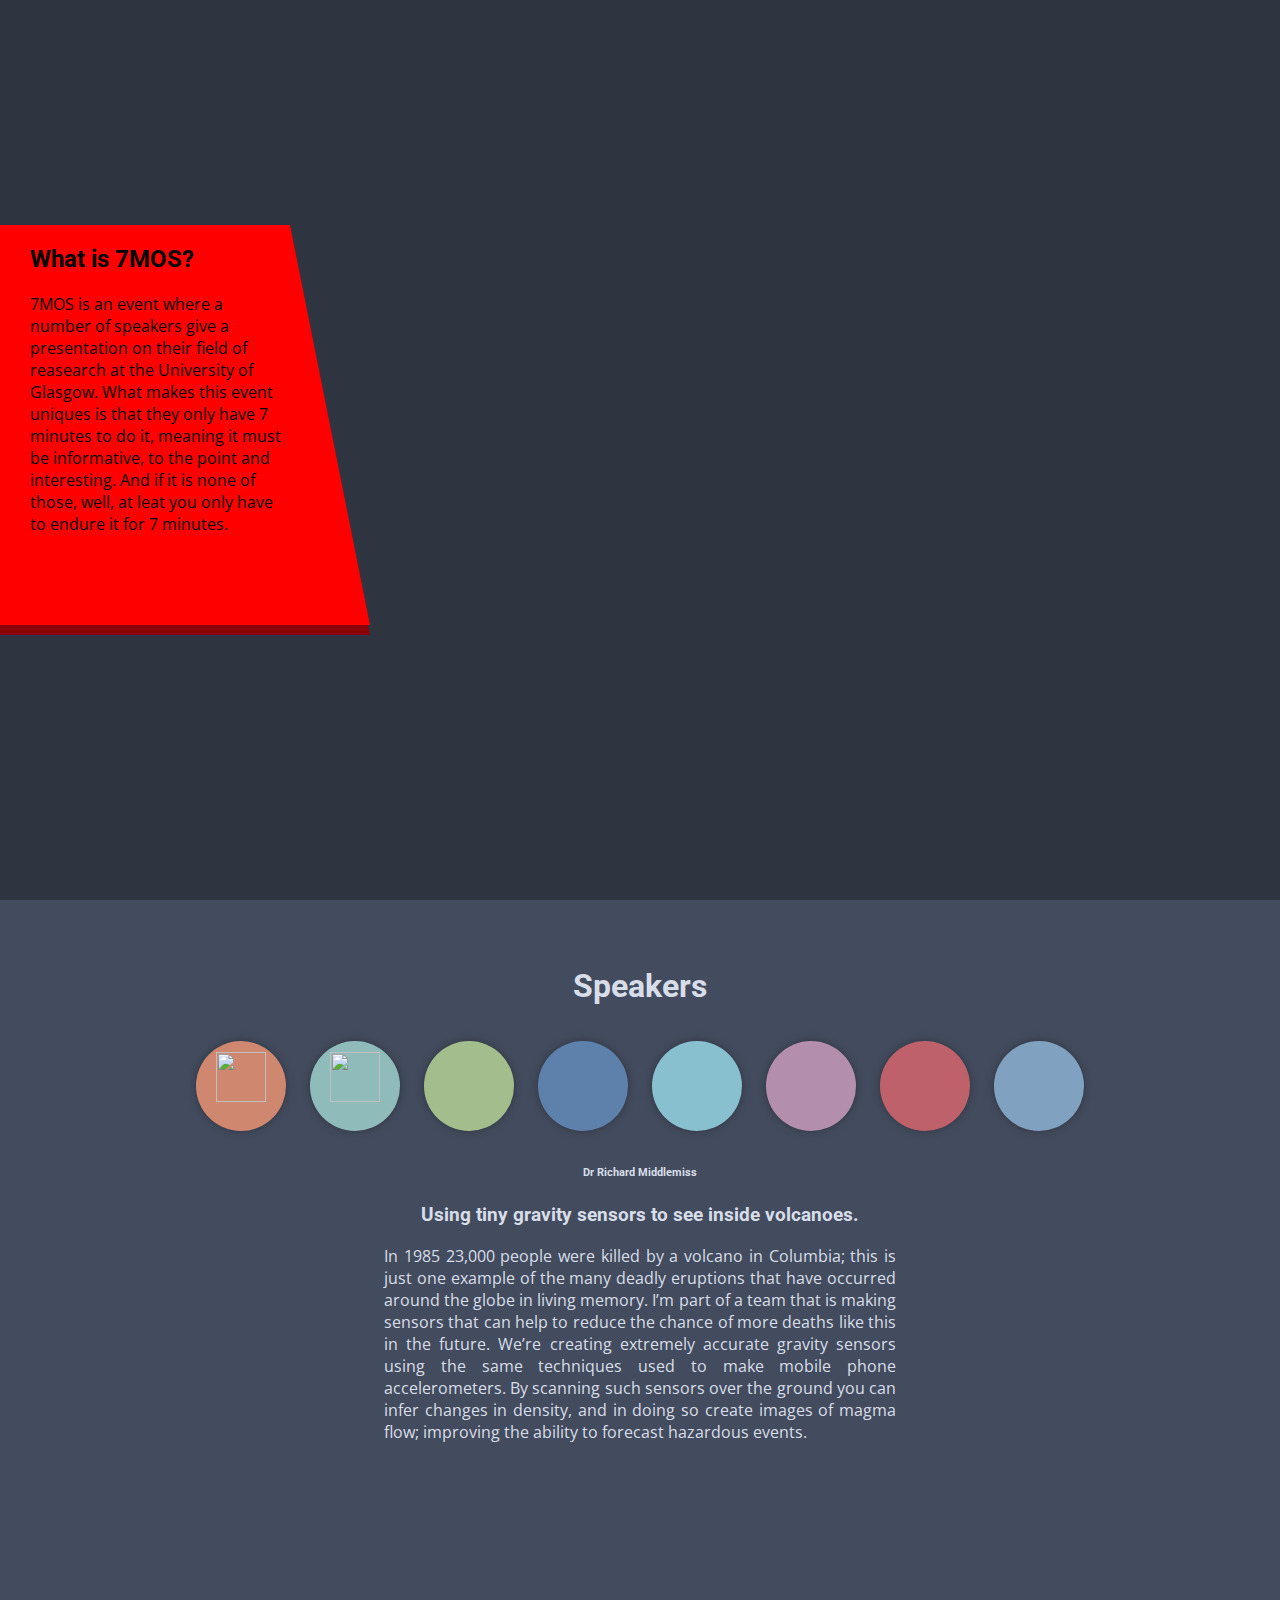
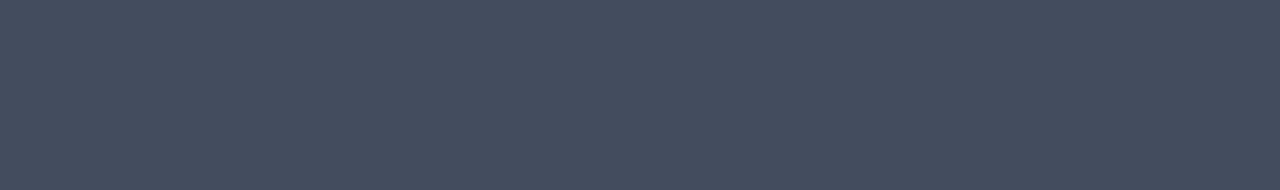
==== home.html @ 0c2a6806 "Fixed Phone Version" ====
<!DOCTYPE HTML>
<html>

<head>

    <meta name="viewport" content="width=device-width, initial-scale=1.0" />

    <link rel="stylesheet" type="text/css" href="style.css">
    <script type="text/javascript" src="script.js"></script>
    <link href="https://fonts.googleapis.com/css?family=Open+Sans|Roboto&display=swap" rel="stylesheet">
</head>

<body>
    <!-- The top of this page -->
    <div id="topPage">
        <img id="backImg" src="imgs/BackImg.svg" alt="">
        <div id="MOS_BOX">
            <img id="MOS_LOGO" src="imgs/7MOS_LOGO.svg" alt="">
            <img id="MOS" src="imgs/7MOST2.svg" alt="">
            <!--<div id="PA_BOX">
                <img id="PHYSOCL" src="imgs/PHYSOC.svg" alt="">
                <img id="ASTROSOCL" src="imgs/ASTROSOC.svg" alt="">
            </div>-->
        </div>
        <div id="whatIsIt">
            <div id="TextL">
                <h2 class="upper">What is 7MOS?</h2>
                <p class="upper">7MOS is an event where a number of speakers give a presentation on their field of
                    reasearch at the
                    University of Glasgow. What makes this event uniques is that they only have 7 minutes to do it,
                    meaning
                    it must be informative, to the point and interesting. And if it is none of those, well, at leat you
                    only
                    have to endure it for 7 minutes.</p>
            </div>
            <div class="parallelogramLeft"></div>
            <div class="parallelogramLeftUnder"></div>
        </div>
    </div>

    <!-- Speakers section-->
    <div class="section">
        <!-- <img class="spotlight" src="imgs/Spotlight.svg" alt="" style="top:600px; left:-60px;">
        <img class="spotlight" src="imgs/Spotlight.svg" alt="">
        <img class="spotlight" src="imgs/Spotlight.svg" alt="">
        <img class="spotlight" src="imgs/Spotlight.svg" alt="">
        <img class="spotlight" src="imgs/Spotlight.svg" alt="">
        <img class="spotlight" src="imgs/Spotlight.svg" alt="">-->
        <h2 class="s_heading">
            Speakers
        </h2>

        <!-- Below the speakers, there will be a numebr of circles 
             which when clicked on reveal the speaker, tile and abstract -->

        <div id="cir_vol_talk" class="circleIconTalk" onclick="onClickCircle(this.id)"
            style="background-color: #d08770ff;">
            <img src="imgs/Volcano.svg" alt="">
        </div>
        <div id="cir_nut_talk" class="circleIconTalk" onclick="onClickCircle(this.id)"
            style="background-color: #8fbcbbff;">
            <img src="imgs/NeuT2.svg" alt=""></div>
        <div id="cir_mrs_talk" class="circleIconTalk" onclick="onClickCircle(this.id)"
            style="background-color: #a3be8cff;"></div>
        <div id="cir_vr_talk" class="circleIconTalk" onclick="onClickCircle(this.id)"
            style="background-color: #5e81acff;"></div>
        <div id="cir_dots_talk" class="circleIconTalk" onclick="onClickCircle(this.id)"
            style="background-color: #88c0d0ff;"></div>
        <div id="cir_vol_talk" class="circleIconTalk" onclick="onClickCircle(this.id)"
            style="background-color: #b48eadff;"></div>
        <div id="cir_vol_talk" class="circleIconTalk" onclick="onClickCircle(this.id)"
            style="background-color: #bf616aff;"></div>
        <div id="cir_vol_talk" class="circleIconTalk" onclick="onClickCircle(this.id)"
            style="background-color: #81a1c1ff;"></div>

        <div id="talkAfterClicked">
            <h6 id="talkSpeaker">Dr Richard Middlemiss</h6>
            <h3 id="talkTitle">
                Using tiny gravity sensors to see inside volcanoes.
            </h3>
            <p id="talkAbstract">In 1985 23,000 people were killed by a volcano in Columbia; this is just one
                example of the many
                deadly eruptions that have occurred around the globe in living memory. I’m part of a team that is
                making sensors that can help to reduce the chance of more deaths like this in the future. We’re
                creating extremely accurate gravity sensors using the same techniques used to make mobile phone
                accelerometers. By scanning such sensors over the ground you can infer changes in density, and in
                doing so create images of magma flow; improving the ability to forecast hazardous events.</p>
        </div>
        <!--
        <div class="listOfSpeakers">
            <div class="card">
                <img src="imgs/Volcano.svg" alt="">
                <h6>Dr Richard Middlemiss</h6>
                <h3>Using tiny gravity sensors to see inside volcanoes.</h3>
                <p>In 1985 23,000 people were killed by a volcano in Columbia; this is just one example of the many
                    deadly eruptions that have occurred around the globe in living memory. I’m part of a team that is
                    making sensors that can help to reduce the chance of more deaths like this in the future. We’re
                    creating extremely accurate gravity sensors using the same techniques used to make mobile phone
                    accelerometers. By scanning such sensors over the ground you can infer changes in density, and in
                    doing so create images of magma flow; improving the ability to forecast hazardous events.</p>
            </div>
            <div class="card">
                <!--<img src="imgs/Volcano.svg" alt="">-->
        <!--<h6>Dr Richard Middlemiss</h6>
                <h3>Using tiny gravity sensors to see inside volcanoes.</h3>
                <p>In 1985 23,000 people were killed by a volcano in Columbia; this is just one example of the many
                    deadly eruptions that have occurred around the globe in living memory. I’m part of a team that is
                    making sensors that can help to reduce the chance of more deaths like this in the future. We’re
                    creating extremely accurate gravity sensors using the same techniques used to make mobile phone
                    accelerometers. By scanning such sensors over the ground you can infer changes in density, and in
                    doing so create images of magma flow; improving the ability to forecast hazardous events.</p>

            </div>
            <div class="card">

            </div>
            <div class="card">

            </div>
            <div class="card">

            </div>
        </div>-->
    </div>

</body>

</html>
---- style.css ----
body{
    margin: 0;
    padding: 0;
    z-index: 2;
}

#backImg{
    position: absolute;
    width: 100%;
    overflow: hidden;
    min-width: 1300px;
    left: -200px;
    top: -200px;
}

#topPage{
    height: 100vh;
    overflow: hidden;
    width: 100%;
    background-color: #2e3440;
    margin: 0;
    padding: 0;
    position: relative;
    /*background-color: black;*/
}

#MOS_BOX{
    position: absolute;
    /*text-align: center;
    vertical-align: center;
    padding: 25%;*/
    top: 25%;
    left: 25%;
    width: 50%;
    height: 50%;
    /*margin-top: -25%;
    margin-left: -25%;*/
    text-align: center;
    /*background-color: black;*/

}

#MOS_LOGO{
    max-width: 100px;
    width: 30%;
    margin: 20px auto;
    margin-bottom: 30px;
    display: block;
}

#MOS{
    max-width: 400px;
    width: 100%;
    margin: auto 0;
}

#PA_BOX{
    width: 100%;
}

#PHYSOCL{
    width: 30%;
}

#ASTROSOCL{
    width: 10%;
}

#whatIsIt{
    transition: transform 1s ease-in-out 0.2s;
    position: absolute;
    width: 22%;
    top:25%;
    margin: 0;
    padding-left: 0px;
    left: -200px;
    transform: translate(200px, 0px);

}


.parallelogramLeft {
    position: absolute;
    width: 250px;
    z-index: 1;
    
    /*height: 50%;*/
    border-bottom: 400px solid red;
    border-right: 80px solid transparent;
    margin-left: -20px;
    margin-top: -60px;
    padding: 30px;
}
.parallelogramLeftUnder {
    position: absolute;
    width: 250px;
    z-index: 0;
    
    /*height: 50%;*/
    border-bottom: 400px solid darkred;
    border-right: 80px solid transparent;
    margin-left: -20px;
    margin-top: -50px;
    padding: 30px;
}

.upper{
    position: relative;
    z-index: 4;
}

h2{
    font-family: 'Roboto', sans-serif;
}

p{
    font-family: 'Open Sans', sans-serif;
}

#TextL{
    padding-left: 30px;
    z-index: 4;
    position: absolute;
}

.section{
    width: 100%;
    min-height: 400px;
    height: 90vh;
    background-color: #434c5eff;/*#434c5eff;*/
    text-align: center;
    margin: 0;
    padding: 40px 0;

}

.section .s_heading{
    font-family: 'Roboto', sans-serif;
    color: #d8dee9ff;
    font-size: 24pt;
    
}

.listOfSpeakers{
    vertical-align: top;
    
    width: 100%;
    height: auto;
    padding: 0px;
    color: #d8dee9ff;
    /*background-color: blue;*/
}

.card{
    position: relative;
    z-index: 0;
    vertical-align: top;
    margin: 20px 20px;
    display: inline-block;
    width: 300px;
    height: 450px;
    background-color: #2e3440;
    border-radius: 25px;
    padding: 30px;
    text-align: left;
    color: #d8dee9ff; /* eceff4ff */

    transition: transform 0.3s ease-in-out 0.0s;

}

.card:hover{
transform: scale(1.05);

}

.card h3{
    font-family: 'Roboto', sans-serif;
}

.card h3 p{
    display: block;
    padding: 100px;
    color: #d8dee9ff;
    
}

.card img{
    position: absolute;
    left: 30%;
    width: 40%;
    top:-150px;
    z-index: 0;

    display: block;
    color: #d8dee9ff;
    
}

.card h6{
    font-family: 'Open Sans', sans-serif;
    font-size: 9pt;
    padding: 0;
    margin: 0;
    
}

.spotlight{
    position: absolute;
    transform: rotate(-45deg);
    z-index: 0;
    /*rotate: 150,150,0; transform: rotate(41);*/
    width: 500px;
}

.circleIconTalk{
    vertical-align: top;
    display: inline-block;
    margin: 10px;
    height: 90px;
    width: 90px;
    border-radius: 50%;
    /*border: black;*/
    border-color: aqua;
    border-width: 5px;
    background-color: red;
    box-shadow: 0 0 10px rgba(0,0,0,0.3);

    transition: transform 0.3s ease-in-out 0.0s;

}

.circleIconTalk:hover{
    transform: scale(1.1);
}


.circleIconTalk img{
    vertical-align: center;
    position: relative;
    height: 50px;
    width: 50px;
    left: 0;
    top:12.5%;
    /*border: black;*/
    border-color: aqua;
    border-width: 5px;
    background-color: transparent;
    

}

#talkAfterClicked h3{
    font-family: 'Roboto', sans-serif;
}

#talkAfterClicked h6{
    font-family: 'Roboto', sans-serif;
}

#talkAfterClicked {
    margin: 0 30%;
    color: #d8dee9ff;

    transition: opacity 0.3s ease-in-out 0.0s;
    /*text-justify: auto;
    text-align: justify;*/
}

#talkAfterClicked p{

    text-justify: auto;
    text-align: justify;
}


/**  JS added class, should not be added to any class manualy*/
.showTalk{
position: relative;
opacity: 1;
}

@media screen and (max-width:768px){
    #talkAfterClicked{
        margin: 0 10%;
    }

    #whatIsIt{

        transition: transform 1s ease-in-out 0.2s;
        position: relative;
        width: 22%;
        /*top:25%;*/
        margin-top: 250px;
        margin: 0;
        padding-left: 0px;
        left: -200px;
        transform: translate(200px, 0px);

        opacity: 0;
    
    }
    
    
    .parallelogramLeft {
        position: relative;
        width: 250px;
        z-index: 1;
        
        /*height: 50%;*/
        border-bottom: 400px solid red;
        border-right: 80px solid transparent;
        margin-left: -20px;
        margin-top: -200px;
        /*padding: 30px;*/
    }
    .parallelogramLeftUnder {
        position: absolute;
        width: 250px;
        z-index: 0;
        
        /*height: 50%;*/
        border-bottom: 400px solid darkred;
        border-right: 80px solid transparent;
        margin-left: -20px;
        margin-top: 270px;
        padding: 30px;
    }

    #MOS_LOGO{
        position: relative;
        min-width: 40%;
    }
    
    #MOS{
        position: relative;
        min-width: 100%;
    }

    #MOS_BOX{
        position: absolute;
        /*text-align: center;
        vertical-align: center;
        padding: 25%;*/
        /*min-width: 80%;*/
        top: 25%;
        left: 10%;
        width: 80%;
        height: 50%;
        /*margin-top: -25%;
        margin-left: -25%;*/
        text-align: center;
        /*background-color: black;*/
    
    }

    #TextL{
        padding-left: 30px;
        z-index: 4;
        position: relative;
    }

    #topPage{
        height: 90vh;
        /*background-color: black;*/
    }

    .section{
        width: 100%;
        min-height: 400px;
        height: 100%;
        /*margin-bottom: 50px;*/
    
    }


}

/*
.parallelogramLeft h2{
    position: absolute;

}*/
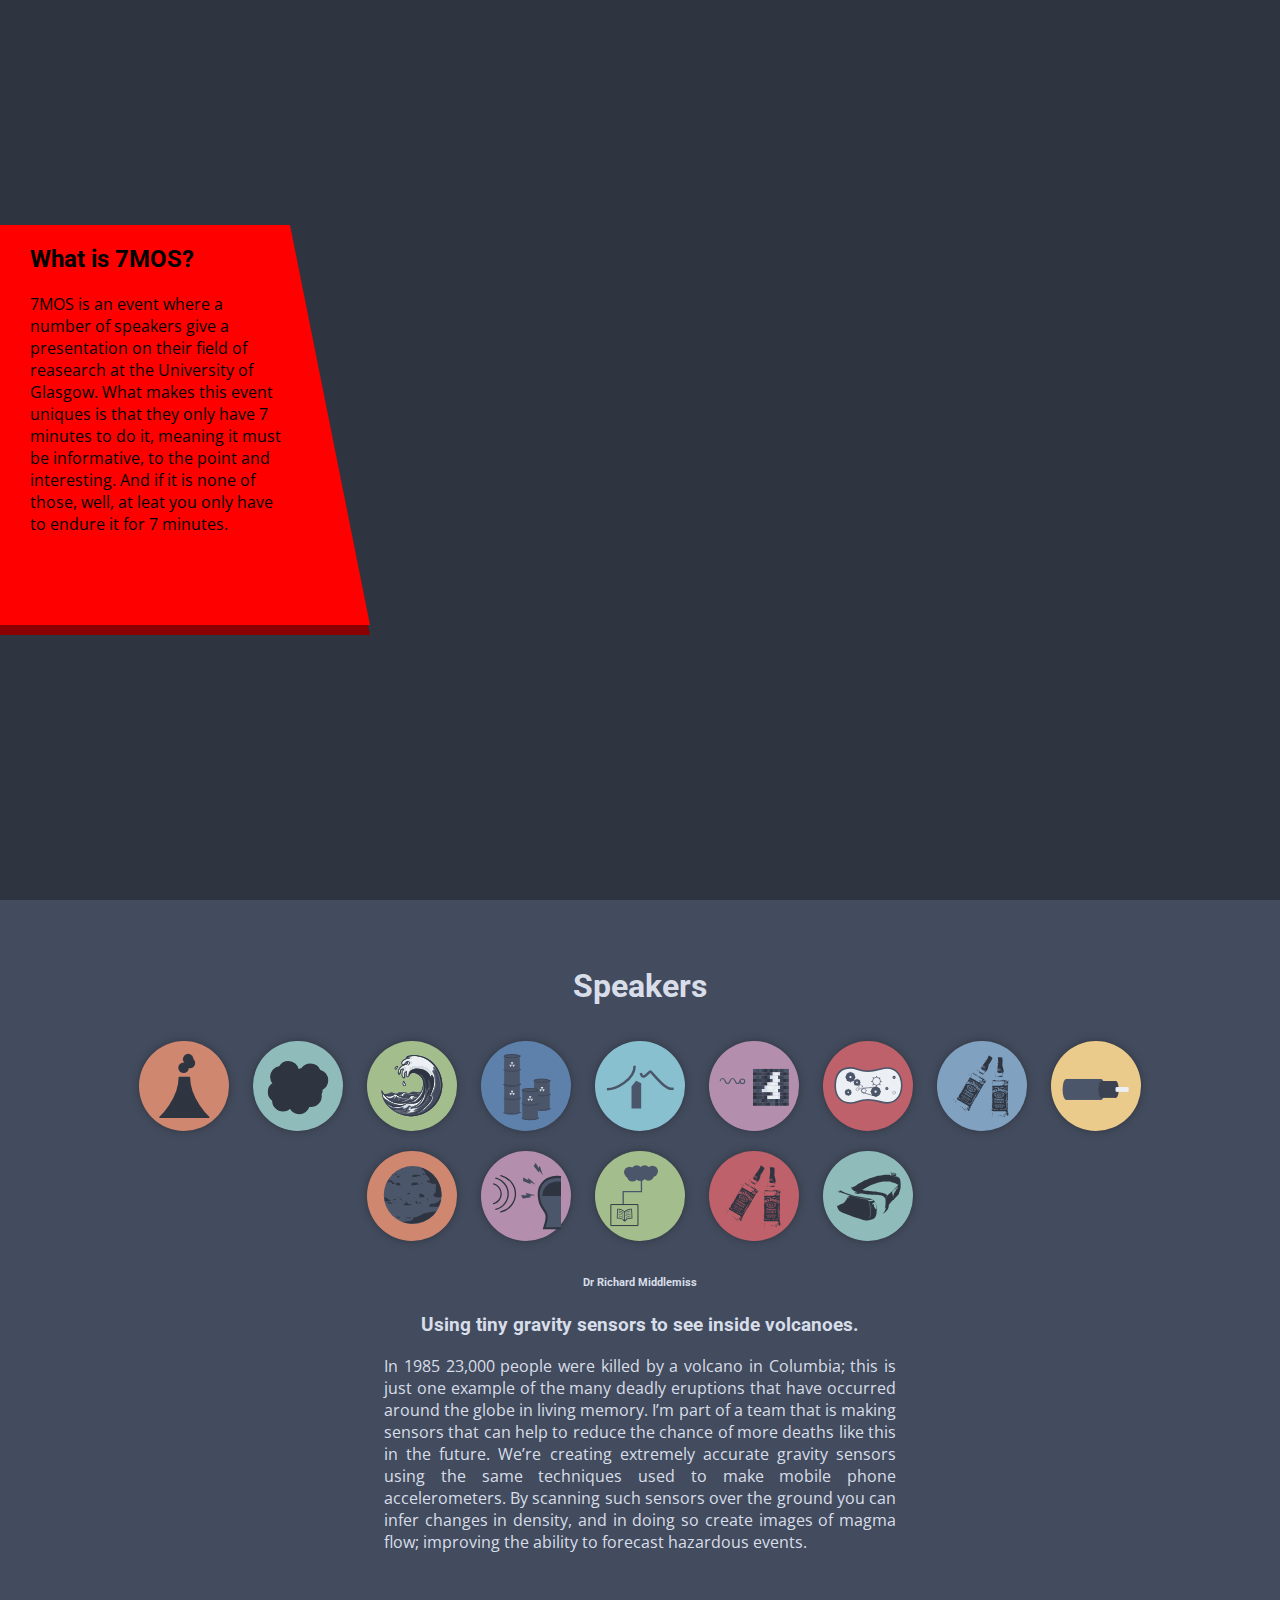
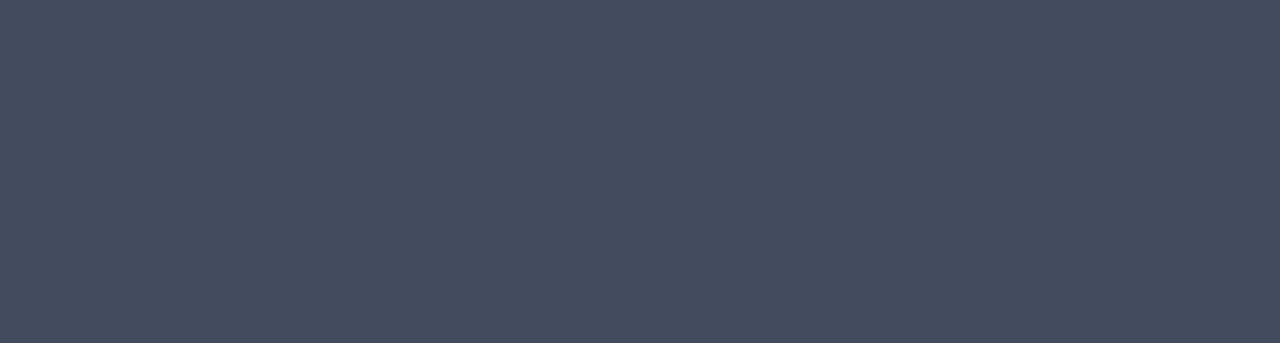
==== commit 7029f5c6: "Updated website and added CNAME" ====
--- a/home.html
+++ b/home.html
@@ -52,26 +52,42 @@
 
         <!-- Below the speakers, there will be a numebr of circles 
              which when clicked on reveal the speaker, tile and abstract -->
+        <div id="circle_container">
 
-        <div id="cir_vol_talk" class="circleIconTalk" onclick="onClickCircle(this.id)"
-            style="background-color: #d08770ff;">
-            <img src="imgs/Volcano.svg" alt="">
+            <div id="cir_0_talk" class="circleIconTalk" onclick="onClickCircle(this.id)"
+                style="background-color: #d08770ff;">
+                <img src="imgs/Volcano.svg" alt="">
+            </div>
+            <div id="cir_1_talk" class="circleIconTalk" onclick="onClickCircle(this.id)"
+                style="background-color: #8fbcbbff;">
+                <img src="imgs/NeuT2.svg" alt=""></div>
+            <div id="cir_2_talk" class="circleIconTalk" onclick="onClickCircle(this.id)"
+                style="background-color: #a3be8cff;">
+                <img src="imgs/Waves.svg" alt="">
+            </div>
+            <div id="cir_3_talk" class="circleIconTalk" onclick="onClickCircle(this.id)"
+                style="background-color: #5e81acff;"><img src="imgs/Nuclear.svg" alt=""></div>
+            <div id="cir_4_talk" class="circleIconTalk" onclick="onClickCircle(this.id)"
+                style="background-color: #88c0d0ff;"><img src="imgs/LOACB.svg" alt=""></div>
+            <div id="cir_5_talk" class="circleIconTalk" onclick="onClickCircle(this.id)"
+                style="background-color: #b48eadff;"><img src="imgs/LWSP.svg" alt=""></div>
+            <div id="cir_6_talk" class="circleIconTalk" onclick="onClickCircle(this.id)"
+                style="background-color: #bf616aff;"><img src="imgs/MechCell.svg" alt=""></div>
+            <div id="cir_7_talk" class="circleIconTalk" onclick="onClickCircle(this.id)"
+                style="background-color: #81a1c1ff;"><img src="imgs/JackD.svg" alt=""></div>
+            <div id="cir_8_talk" class="circleIconTalk" onclick="onClickCircle(this.id)"
+                style="background-color: #ebcb8bff;"><img src="imgs/Wire.svg" alt=""></div>
+            <div id="cir_9_talk" class="circleIconTalk" onclick="onClickCircle(this.id)"
+                style="background-color: #d08770ff;"><img src="imgs/Mars.svg" alt=""></div>
+            <div id="cir_10_talk" class="circleIconTalk" onclick="onClickCircle(this.id)"
+                style="background-color: #b48eadff;"><img src="imgs/Stro.svg" alt=""></div>
+            <div id="cir_11_talk" class="circleIconTalk" onclick="onClickCircle(this.id)"
+                style="background-color: #a3be8cff;"><img src="imgs/ELearning.svg" alt=""></div>
+            <div id="cir_12_talk" class="circleIconTalk" onclick="onClickCircle(this.id)"
+                style="background-color: #bf616aff;"><img src="imgs/JackD.svg" alt=""></div>
+            <div id="cir_13_talk" class="circleIconTalk" onclick="onClickCircle(this.id)"
+                style="background-color: #8fbcbbff;"><img src="imgs/VR.svg" alt=""></div>
         </div>
-        <div id="cir_nut_talk" class="circleIconTalk" onclick="onClickCircle(this.id)"
-            style="background-color: #8fbcbbff;">
-            <img src="imgs/NeuT2.svg" alt=""></div>
-        <div id="cir_mrs_talk" class="circleIconTalk" onclick="onClickCircle(this.id)"
-            style="background-color: #a3be8cff;"></div>
-        <div id="cir_vr_talk" class="circleIconTalk" onclick="onClickCircle(this.id)"
-            style="background-color: #5e81acff;"></div>
-        <div id="cir_dots_talk" class="circleIconTalk" onclick="onClickCircle(this.id)"
-            style="background-color: #88c0d0ff;"></div>
-        <div id="cir_vol_talk" class="circleIconTalk" onclick="onClickCircle(this.id)"
-            style="background-color: #b48eadff;"></div>
-        <div id="cir_vol_talk" class="circleIconTalk" onclick="onClickCircle(this.id)"
-            style="background-color: #bf616aff;"></div>
-        <div id="cir_vol_talk" class="circleIconTalk" onclick="onClickCircle(this.id)"
-            style="background-color: #81a1c1ff;"></div>
 
         <div id="talkAfterClicked">
             <h6 id="talkSpeaker">Dr Richard Middlemiss</h6>
--- a/style.css
+++ b/style.css
@@ -10,8 +10,6 @@
     width: 100%;
     overflow: hidden;
     min-width: 1300px;
-    left: -200px;
-    top: -200px;
 }
 
 #topPage{
@@ -126,8 +124,8 @@
 
 .section{
     width: 100%;
-    min-height: 400px;
-    height: 90vh;
+    min-height: 107vh;
+    /*height: 107vh;*/
     background-color: #434c5eff;/*#434c5eff;*/
     text-align: center;
     margin: 0;
@@ -139,6 +137,14 @@
     font-family: 'Roboto', sans-serif;
     color: #d8dee9ff;
     font-size: 24pt;
+    
+}
+
+#circle_container{
+    width: 80%;
+    margin: 0 10%;
+    /*height: 100%;*/
+    text-align: center;
     
 }
 
@@ -239,8 +245,8 @@
 .circleIconTalk img{
     vertical-align: center;
     position: relative;
-    height: 50px;
-    width: 50px;
+   /* height: 50px;*/
+    width: 70px;
     left: 0;
     top:12.5%;
     /*border: black;*/
@@ -374,6 +380,12 @@
     
     }
 
+    
+#backImg{
+    left: -200px;
+    top: -200px;
+}
+
 
 }
 
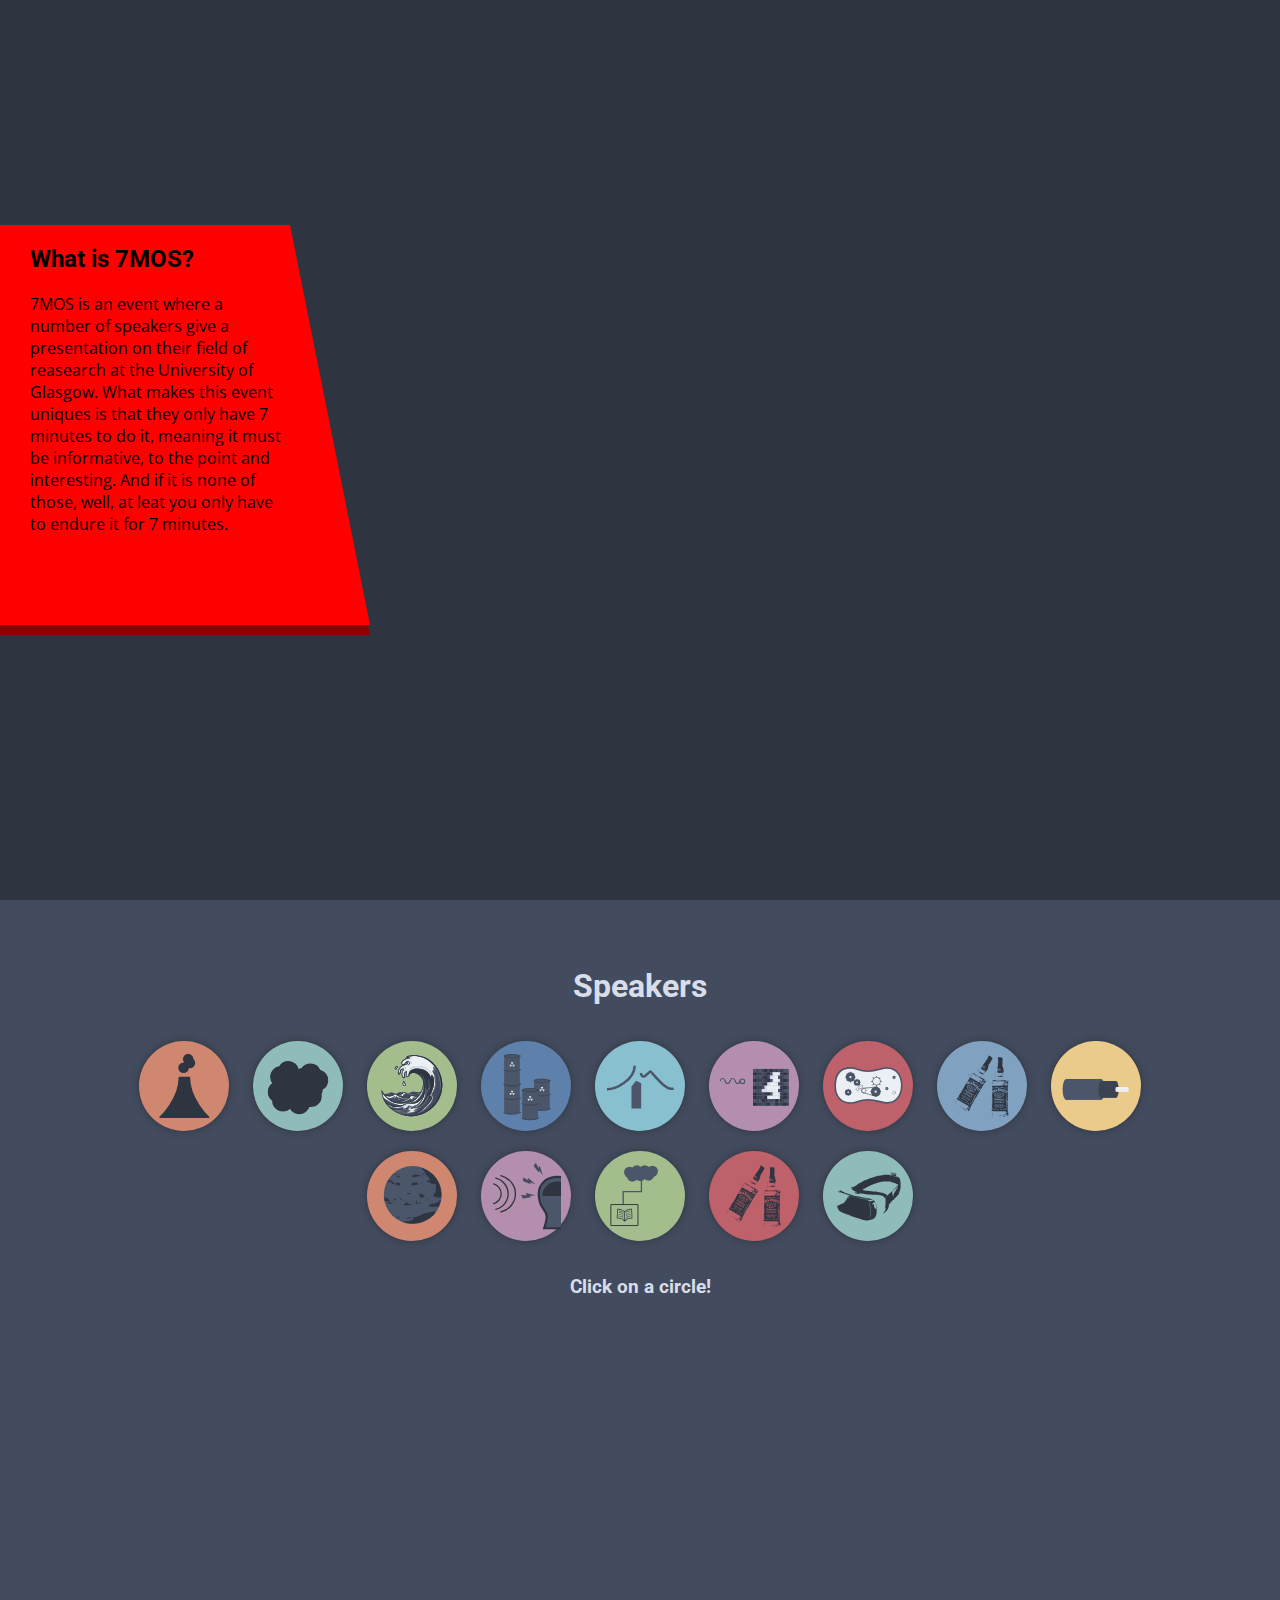
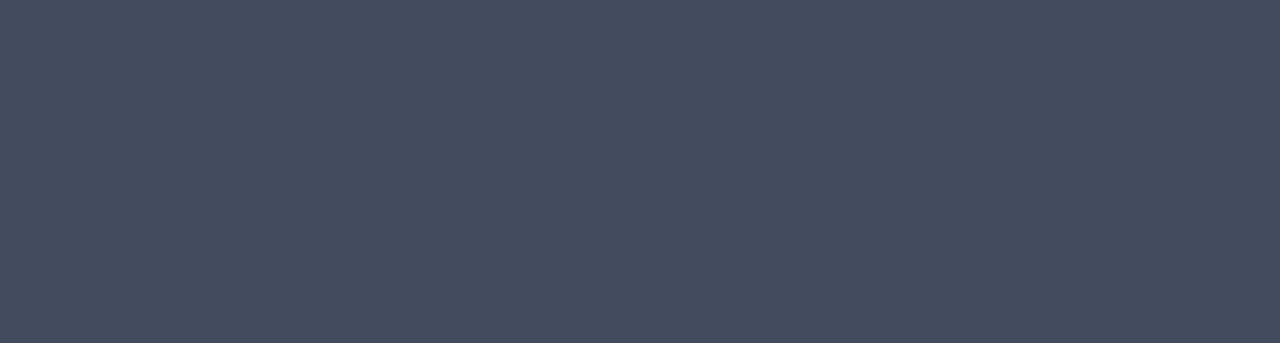
==== commit 4408b6d7: "removed circle 7mos logo and adjusted styles" ====
--- a/home.html
+++ b/home.html
@@ -15,7 +15,7 @@
     <div id="topPage">
         <img id="backImg" src="imgs/BackImg.svg" alt="">
         <div id="MOS_BOX">
-            <img id="MOS_LOGO" src="imgs/7MOS_LOGO.svg" alt="">
+            <!--<img id="MOS_LOGO" src="imgs/7MOS_LOGO.svg" alt="">-->
             <img id="MOS" src="imgs/7MOST2.svg" alt="">
             <!--<div id="PA_BOX">
                 <img id="PHYSOCL" src="imgs/PHYSOC.svg" alt="">
@@ -90,53 +90,12 @@
         </div>
 
         <div id="talkAfterClicked">
-            <h6 id="talkSpeaker">Dr Richard Middlemiss</h6>
+            <h6 id="talkSpeaker"></h6>
             <h3 id="talkTitle">
-                Using tiny gravity sensors to see inside volcanoes.
+                Click on a circle!
             </h3>
-            <p id="talkAbstract">In 1985 23,000 people were killed by a volcano in Columbia; this is just one
-                example of the many
-                deadly eruptions that have occurred around the globe in living memory. I’m part of a team that is
-                making sensors that can help to reduce the chance of more deaths like this in the future. We’re
-                creating extremely accurate gravity sensors using the same techniques used to make mobile phone
-                accelerometers. By scanning such sensors over the ground you can infer changes in density, and in
-                doing so create images of magma flow; improving the ability to forecast hazardous events.</p>
+            <p id="talkAbstract">
         </div>
-        <!--
-        <div class="listOfSpeakers">
-            <div class="card">
-                <img src="imgs/Volcano.svg" alt="">
-                <h6>Dr Richard Middlemiss</h6>
-                <h3>Using tiny gravity sensors to see inside volcanoes.</h3>
-                <p>In 1985 23,000 people were killed by a volcano in Columbia; this is just one example of the many
-                    deadly eruptions that have occurred around the globe in living memory. I’m part of a team that is
-                    making sensors that can help to reduce the chance of more deaths like this in the future. We’re
-                    creating extremely accurate gravity sensors using the same techniques used to make mobile phone
-                    accelerometers. By scanning such sensors over the ground you can infer changes in density, and in
-                    doing so create images of magma flow; improving the ability to forecast hazardous events.</p>
-            </div>
-            <div class="card">
-                <!--<img src="imgs/Volcano.svg" alt="">-->
-        <!--<h6>Dr Richard Middlemiss</h6>
-                <h3>Using tiny gravity sensors to see inside volcanoes.</h3>
-                <p>In 1985 23,000 people were killed by a volcano in Columbia; this is just one example of the many
-                    deadly eruptions that have occurred around the globe in living memory. I’m part of a team that is
-                    making sensors that can help to reduce the chance of more deaths like this in the future. We’re
-                    creating extremely accurate gravity sensors using the same techniques used to make mobile phone
-                    accelerometers. By scanning such sensors over the ground you can infer changes in density, and in
-                    doing so create images of magma flow; improving the ability to forecast hazardous events.</p>
-
-            </div>
-            <div class="card">
-
-            </div>
-            <div class="card">
-
-            </div>
-            <div class="card">
-
-            </div>
-        </div>-->
     </div>
 
 </body>
--- a/style.css
+++ b/style.css
@@ -28,7 +28,7 @@
     /*text-align: center;
     vertical-align: center;
     padding: 25%;*/
-    top: 25%;
+    top: 40%;
     left: 25%;
     width: 50%;
     height: 50%;
